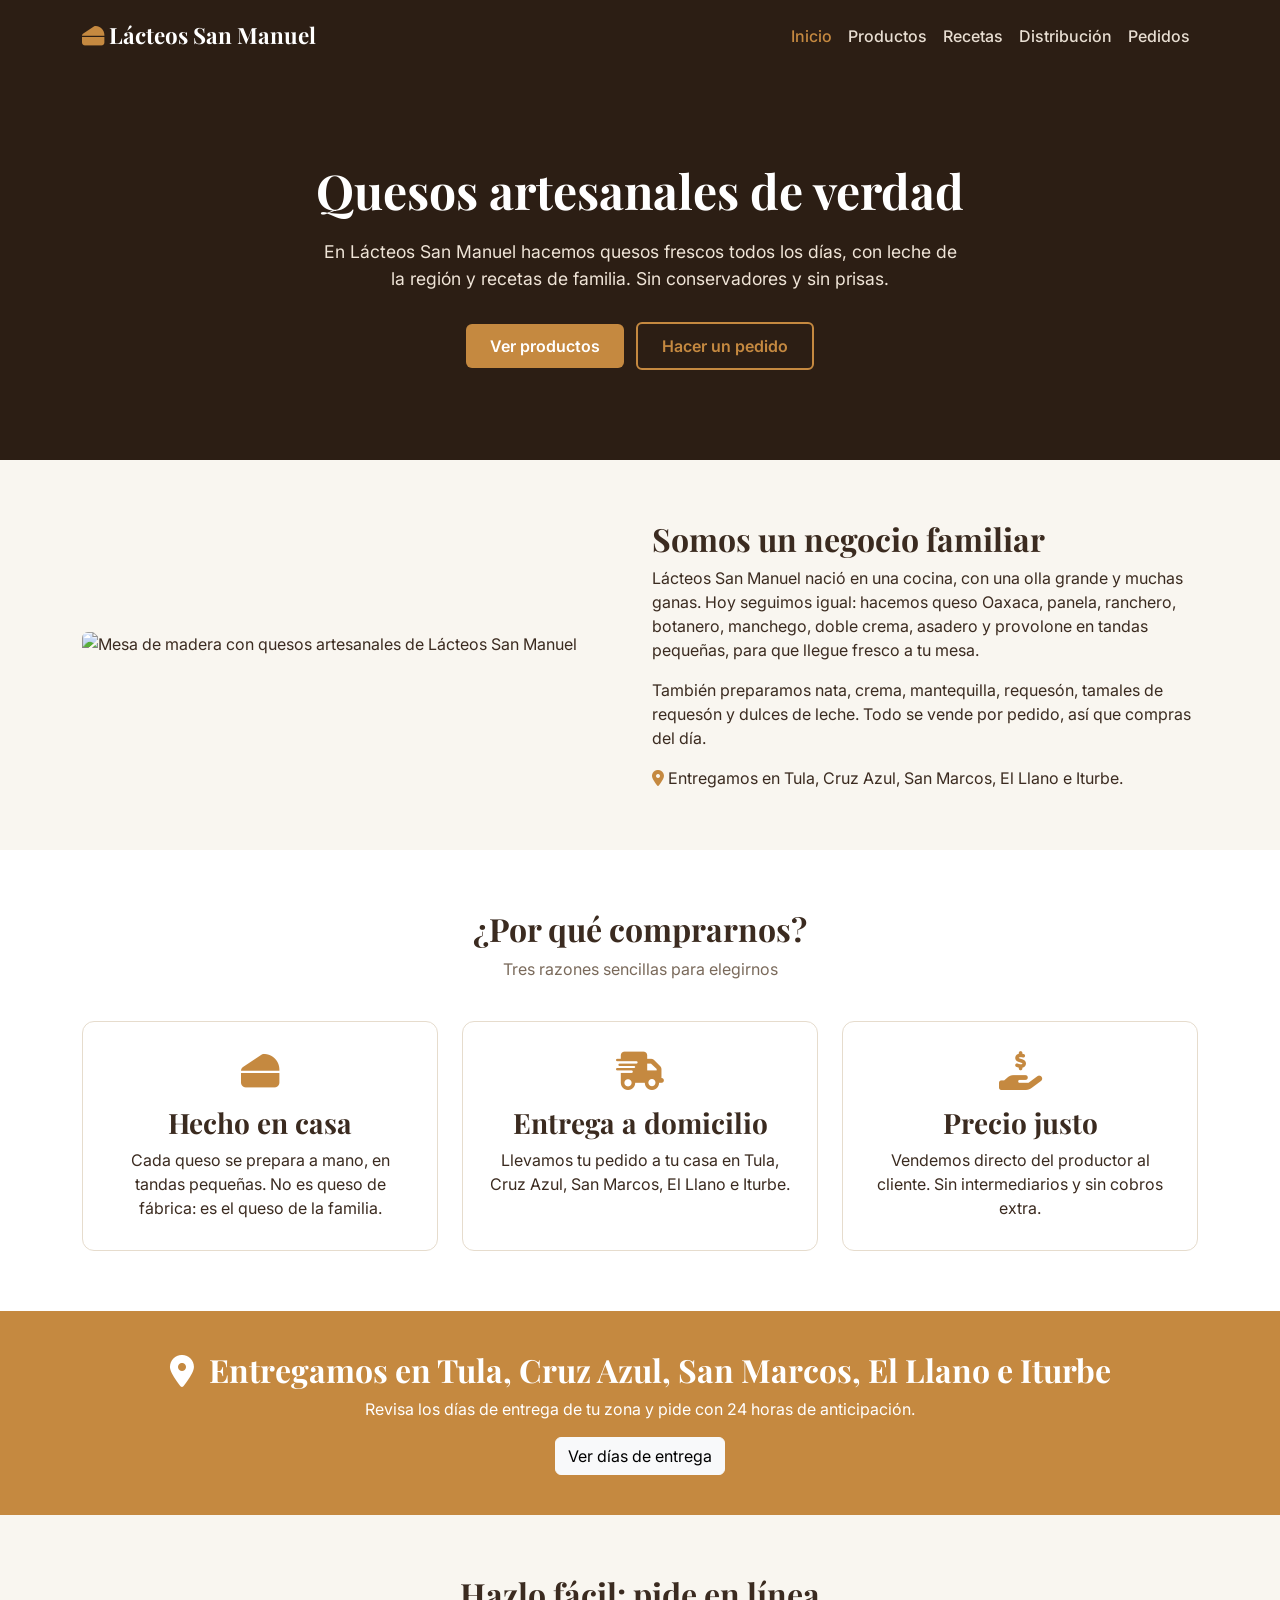
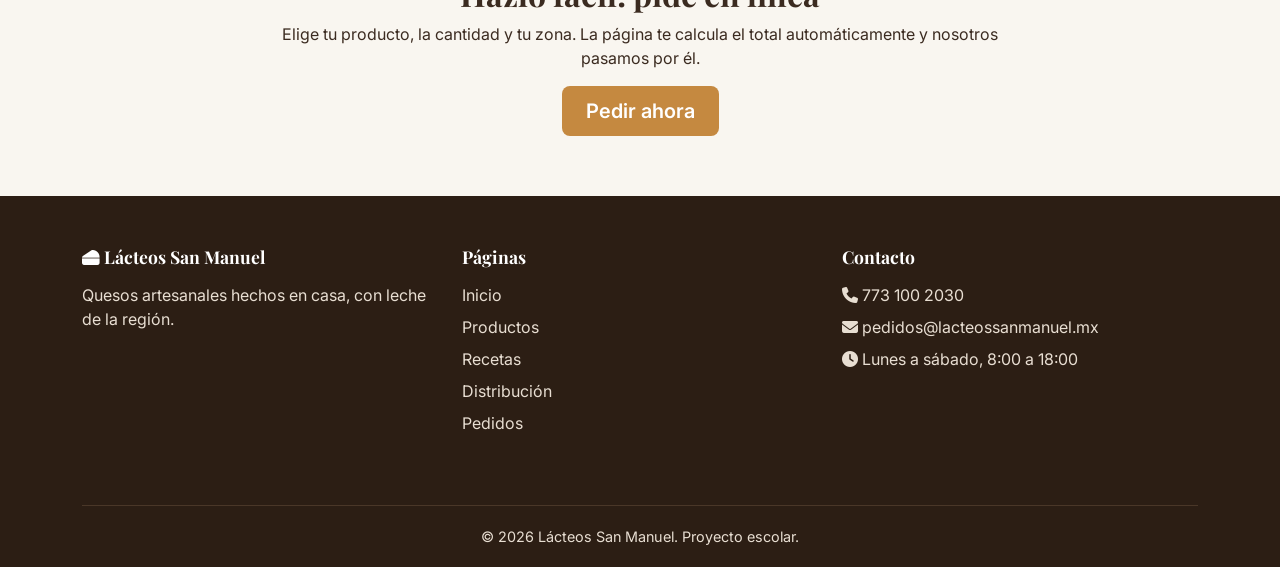
==== index.html @ 284b5d17 "feat: estructura base del proyecto, maquetacion inicial y navegacion" ====
<!DOCTYPE html>
<html lang="es">
<head>
  <meta charset="UTF-8">
  <meta name="viewport" content="width=device-width, initial-scale=1.0">
  <title>Lácteos San Manuel | Quesos artesanales</title>
  <meta name="description" content="Quesos artesanales hechos en casa. Entregamos en Tula, Cruz Azul, San Marcos, El Llano e Iturbe.">

  <link href="https://cdn.jsdelivr.net/npm/bootstrap@5.3.3/dist/css/bootstrap.min.css" rel="stylesheet">

  <link rel="stylesheet" href="https://cdnjs.cloudflare.com/ajax/libs/font-awesome/6.5.2/css/all.min.css">

  <link rel="preconnect" href="https://fonts.googleapis.com">
  <link rel="preconnect" href="https://fonts.gstatic.com" crossorigin>
  <link href="https://fonts.googleapis.com/css2?family=Inter:wght@400;500;600&family=Playfair+Display:wght@600;700&display=swap" rel="stylesheet">

  <link rel="stylesheet" href="css/styles.css">
</head>
<body>

  <header>
    <nav class="navbar navbar-expand-lg navbar-dark navbar-cafe">
      <div class="container">

        <a class="navbar-brand" href="index.html">
          <i class="fa-solid fa-cheese"></i> Lácteos San Manuel
        </a>

        <button class="navbar-toggler" type="button" data-bs-toggle="collapse" data-bs-target="#menuPrincipal" aria-label="Abrir menú">
          <span class="navbar-toggler-icon"></span>
        </button>

        <div class="collapse navbar-collapse" id="menuPrincipal">
          <ul class="navbar-nav ms-auto">
            <li class="nav-item">
              <a class="nav-link active" href="index.html">Inicio</a>
            </li>
            <li class="nav-item">
              <a class="nav-link" href="productos.html">Productos</a>
            </li>
            <li class="nav-item">
              <a class="nav-link" href="recetas.html">Recetas</a>
            </li>
            <li class="nav-item">
              <a class="nav-link" href="distribucion.html">Distribución</a>
            </li>
            <li class="nav-item">
              <a class="nav-link" href="pedidos.html">Pedidos</a>
            </li>
          </ul>
        </div>

      </div>
    </nav>
  </header>

  <main>

    <section class="hero">
      <div class="container">
        <h1>Quesos artesanales de verdad</h1>
        <p>
          En Lácteos San Manuel hacemos quesos frescos todos los días, con leche de
          la región y recetas de familia. Sin conservadores y sin prisas.
        </p>
        <a href="productos.html" class="btn btn-miel me-2">Ver productos</a>
        <a href="pedidos.html" class="btn btn-contorno">Hacer un pedido</a>
      </div>
    </section>

    <section class="seccion">
      <div class="container">
        <div class="row align-items-center">

          <div class="col-12 col-md-6 mb-4">
            <img src="https://placehold.co/600x420/2C1E14/C58940?text=Quesos+artesanales"
                 alt="Mesa de madera con quesos artesanales de Lácteos San Manuel"
                 class="img-fluid rounded">
          </div>

          <div class="col-12 col-md-6">
            <h2>Somos un negocio familiar</h2>
            <p>
              Lácteos San Manuel nació en una cocina, con una olla grande y muchas
              ganas. Hoy seguimos igual: hacemos queso Oaxaca, panela, ranchero,
              botanero, manchego, doble crema, asadero y provolone en tandas pequeñas,
              para que llegue fresco a tu mesa.
            </p>
            <p>
              También preparamos nata, crema, mantequilla, requesón, tamales de requesón
              y dulces de leche. Todo se vende por pedido, así que compras del día.
            </p>
            <p class="mb-0">
              <i class="fa-solid fa-location-dot" style="color:#C58940;"></i>
              Entregamos en Tula, Cruz Azul, San Marcos, El Llano e Iturbe.
            </p>
          </div>

        </div>
      </div>
    </section>

    <section class="seccion seccion-blanca">
      <div class="container">
        <h2 class="text-center titulo-seccion">¿Por qué comprarnos?</h2>
        <p class="text-center subtitulo-seccion">Tres razones sencillas para elegirnos</p>

        <div class="row g-4">

          <div class="col-12 col-md-6 col-lg-4">
            <article class="beneficio text-center">
              <i class="fa-solid fa-cheese"></i>
              <h3>Hecho en casa</h3>
              <p class="mb-0">
                Cada queso se prepara a mano, en tandas pequeñas. No es queso de
                fábrica: es el queso de la familia.
              </p>
            </article>
          </div>

          <div class="col-12 col-md-6 col-lg-4">
            <article class="beneficio text-center">
              <i class="fa-solid fa-truck-fast"></i>
              <h3>Entrega a domicilio</h3>
              <p class="mb-0">
                Llevamos tu pedido a tu casa en Tula, Cruz Azul, San Marcos, El Llano
                e Iturbe.
              </p>
            </article>
          </div>

          <div class="col-12 col-md-6 col-lg-4">
            <article class="beneficio text-center">
              <i class="fa-solid fa-hand-holding-dollar"></i>
              <h3>Precio justo</h3>
              <p class="mb-0">
                Vendemos directo del productor al cliente. Sin intermediarios y sin
                cobros extra.
              </p>
            </article>
          </div>

        </div>
      </div>
    </section>

    <section class="banda-zonas">
      <div class="container">
        <h2>
          <i class="fa-solid fa-location-dot"></i>
          Entregamos en Tula, Cruz Azul, San Marcos, El Llano e Iturbe
        </h2>
        <p class="mb-3">Revisa los días de entrega de tu zona y pide con 24 horas de anticipación.</p>
        <a href="distribucion.html" class="btn btn-light">Ver días de entrega</a>
      </div>
    </section>

    <section class="seccion">
      <div class="container">
        <div class="row">
          <div class="col-12 col-lg-8 mx-auto text-center">
            <h2>Hazlo fácil: pide en línea</h2>
            <p>
              Elige tu producto, la cantidad y tu zona. La página te calcula el total
              automáticamente y nosotros pasamos por él.
            </p>
            <a href="pedidos.html" class="btn btn-miel btn-lg">Pedir ahora</a>
          </div>
        </div>
      </div>
    </section>

  </main>

  <footer class="footer">
    <div class="container">
      <div class="row">

        <div class="col-12 col-md-4 mb-4">
          <h2><i class="fa-solid fa-cheese"></i> Lácteos San Manuel</h2>
          <p class="mb-0">
            Quesos artesanales hechos en casa, con leche de la región.
          </p>
        </div>

        <div class="col-12 col-md-4 mb-4">
          <h2>Páginas</h2>
          <ul>
            <li><a href="index.html">Inicio</a></li>
            <li><a href="productos.html">Productos</a></li>
            <li><a href="recetas.html">Recetas</a></li>
            <li><a href="distribucion.html">Distribución</a></li>
            <li><a href="pedidos.html">Pedidos</a></li>
          </ul>
        </div>

        <div class="col-12 col-md-4 mb-4">
          <h2>Contacto</h2>
          <ul>
            <li><i class="fa-solid fa-phone"></i> 773 100 2030</li>
            <li><i class="fa-solid fa-envelope"></i> pedidos@lacteossanmanuel.mx</li>
            <li><i class="fa-solid fa-clock"></i> Lunes a sábado, 8:00 a 18:00</li>
          </ul>
        </div>

      </div>

      <div class="footer-linea">
        <p class="mb-0">© 2026 Lácteos San Manuel. Proyecto escolar.</p>
      </div>
    </div>
  </footer>

  <script src="https://cdn.jsdelivr.net/npm/bootstrap@5.3.3/dist/js/bootstrap.bundle.min.js"></script>
</body>
</html>
---- css/styles.css ----
:root {
  --cafe-oscuro: #2C1E14;
  --crema: #F9F6F0;
  --miel: #C58940;
  --miel-oscuro: #A9712C;
  --texto: #3B2B20;
  --blanco: #FFFFFF;
  --borde: #E6DCCD;
}

body {
  background-color: var(--crema);
  color: var(--texto);
  font-family: 'Inter', Arial, sans-serif;
}

h1, h2, h3, h4 {
  font-family: 'Playfair Display', Georgia, serif;
  font-weight: 700;
}

img {
  max-width: 100%;
}

.seccion {
  padding: 60px 0;
}

.seccion-blanca {
  background-color: var(--blanco);
}

.subtitulo-seccion {
  color: #7A6A5B;
  margin-bottom: 40px;
}

.navbar-cafe {
  background-color: var(--cafe-oscuro);
  padding: 14px 0;
}

.navbar-cafe .navbar-brand {
  font-family: 'Playfair Display', Georgia, serif;
  font-size: 1.4rem;
  font-weight: 700;
  color: var(--blanco);
}

.navbar-cafe .navbar-brand i {
  color: var(--miel);
}

.navbar-cafe .nav-link {
  color: #E8DED2;
  font-weight: 500;
}

.navbar-cafe .nav-link:hover,
.navbar-cafe .nav-link.active {
  color: var(--miel);
}

.hero {
  background-color: var(--cafe-oscuro);
  color: var(--blanco);
  padding: 90px 0;
  text-align: center;
}

.hero h1 {
  font-size: 3rem;
  margin-bottom: 20px;
}

.hero p {
  color: #EFE4D7;
  font-size: 1.1rem;
  max-width: 650px;
  margin: 0 auto 30px auto;
}

.btn-miel {
  background-color: var(--miel);
  color: var(--blanco);
  border: none;
  font-weight: 600;
  padding: 10px 24px;
}

.btn-miel:hover {
  background-color: var(--miel-oscuro);
  color: var(--blanco);
}

.btn-contorno {
  border: 2px solid var(--miel);
  color: var(--miel);
  font-weight: 600;
  padding: 10px 24px;
}

.btn-contorno:hover {
  background-color: var(--miel);
  color: var(--blanco);
}

.beneficio {
  background-color: var(--blanco);
  border: 1px solid var(--borde);
  border-radius: 12px;
  padding: 30px 24px;
  height: 100%;
}

.beneficio i {
  font-size: 2.4rem;
  color: var(--miel);
  margin-bottom: 16px;
}

.card-producto {
  background-color: var(--blanco);
  border: 1px solid var(--borde);
  border-radius: 12px;
  height: 100%;

  overflow: hidden;
}

.card-producto img {
  width: 100%;
  height: 220px;

  object-fit: cover;
}

.card-producto .card-body {
  padding: 20px;
}

.card-producto h3 {
  font-size: 1.2rem;
}

.badge-precio {
  background-color: var(--miel);
  color: var(--blanco);
  font-size: 1rem;
  padding: 8px 14px;
  border-radius: 20px;
}

.banda-zonas {
  background-color: var(--miel);
  color: var(--blanco);
  padding: 40px 0;
  text-align: center;
}

.banda-zonas i {
  margin-right: 8px;
}

.receta {
  background-color: var(--blanco);
  border: 1px solid var(--borde);
  border-left: 6px solid var(--miel);
  border-radius: 8px;
  padding: 26px;
  margin-bottom: 28px;
}

.receta h2 {
  font-size: 1.5rem;
}

.receta img {
  border-radius: 8px;
  margin-bottom: 16px;
}

.receta h3 {
  font-size: 1.1rem;
  margin-top: 20px;
}

.tabla-zonas thead th {
  background-color: var(--cafe-oscuro);
  color: var(--blanco);
  font-weight: 600;
}

.form-label {
  font-weight: 600;
}

.caja-total {
  background-color: var(--blanco);
  border: 2px dashed var(--miel);
  border-radius: 10px;
  padding: 18px;
  margin-bottom: 24px;
  font-size: 1.15rem;
}

.caja-info {
  background-color: var(--blanco);
  border: 1px solid var(--borde);
  border-radius: 12px;
  padding: 24px;
  margin-bottom: 24px;
}

.caja-info h2 {
  font-size: 1.2rem;
  margin-bottom: 16px;
}

.caja-info li {
  margin-bottom: 8px;
}

.tarjeta-item {
  background-color: var(--blanco);
  border: 1px solid var(--borde);
  border-radius: 10px;
  padding: 14px;
  margin-bottom: 10px;
}

.footer {
  background-color: var(--cafe-oscuro);
  color: #E8DED2;
  padding: 50px 0 20px 0;
}

.footer h2 {
  font-size: 1.1rem;
  color: var(--blanco);
  margin-bottom: 16px;
}

.footer a {
  color: #E8DED2;
  text-decoration: none;
}

.footer a:hover {
  color: var(--miel);
}

.footer ul {
  list-style: none;
  padding-left: 0;
}

.footer li {
  margin-bottom: 8px;
}

.footer-linea {
  border-top: 1px solid #4A3728;
  margin-top: 30px;
  padding-top: 20px;
  font-size: 0.9rem;
  text-align: center;
}

@media (max-width: 767px) {
  .hero {
    padding: 60px 0;
  }

  .hero h1 {
    font-size: 2.1rem;
  }

  .seccion {
    padding: 40px 0;
  }
}
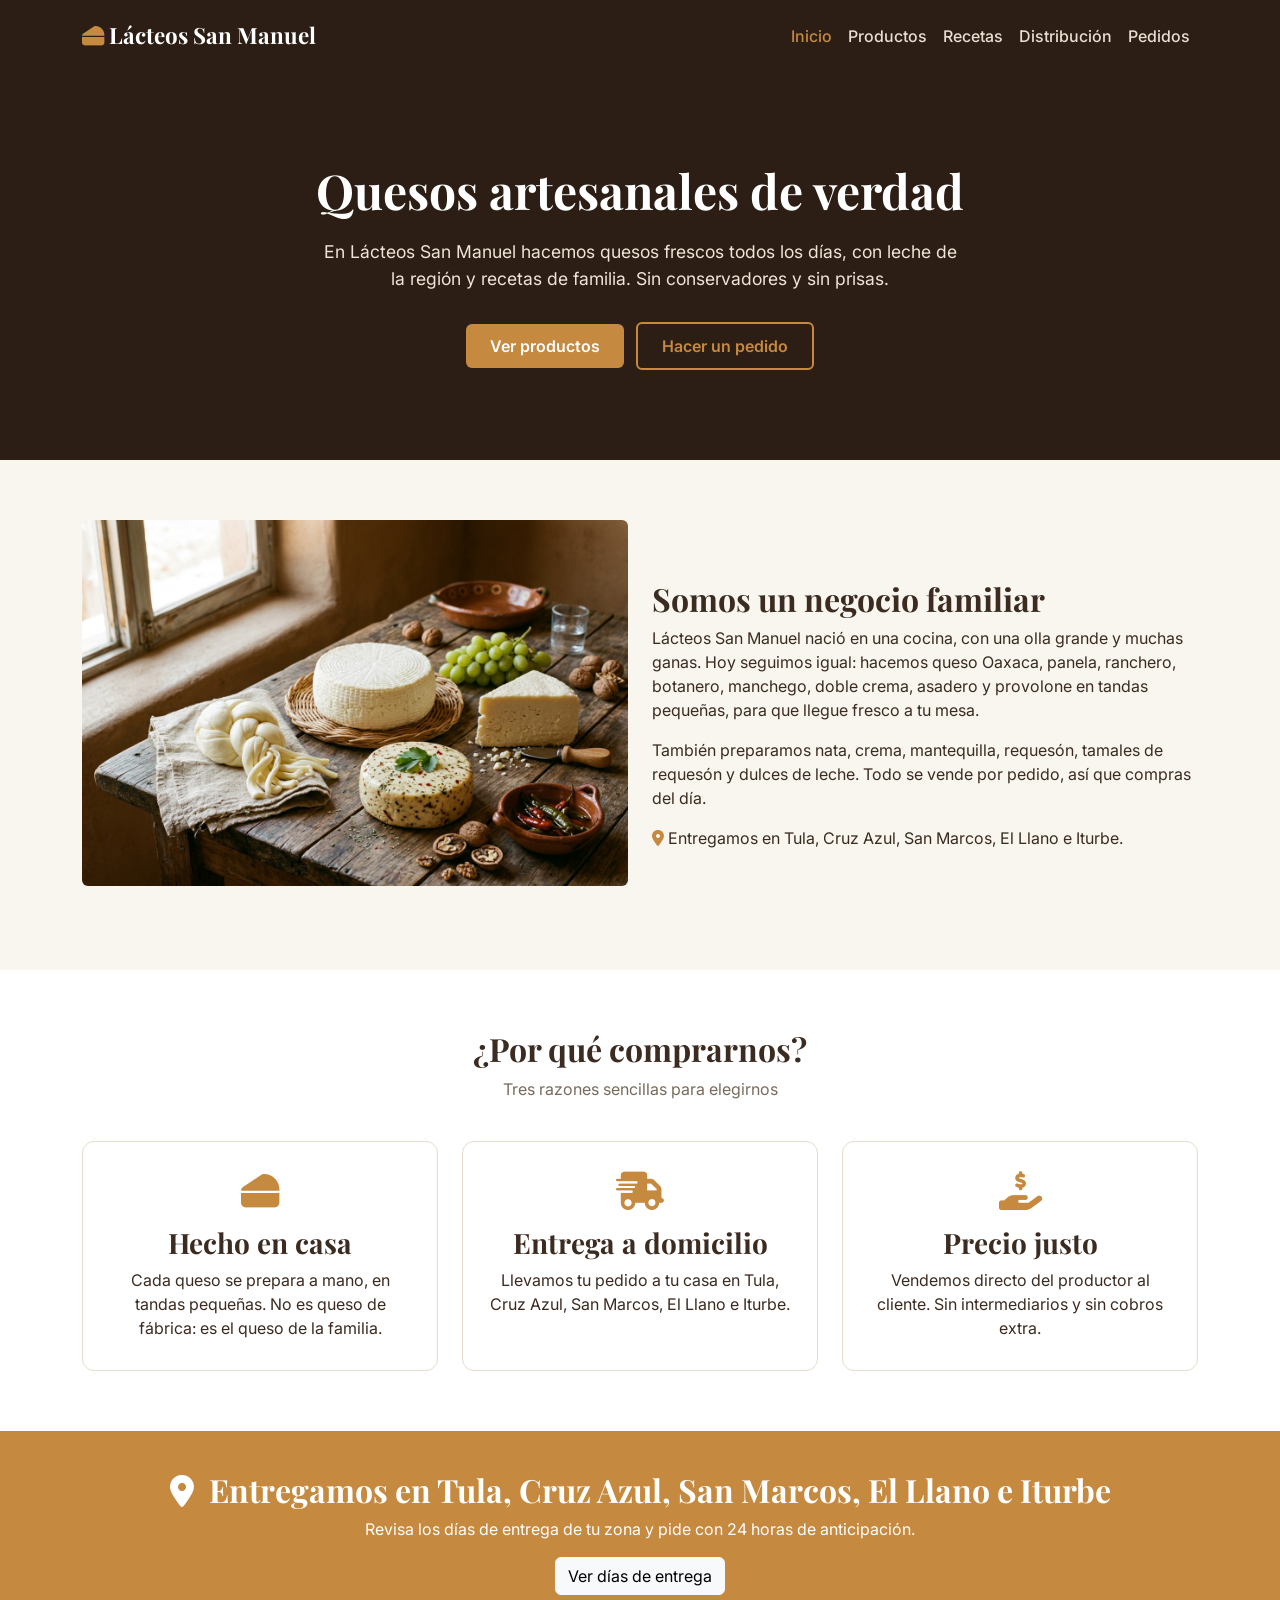
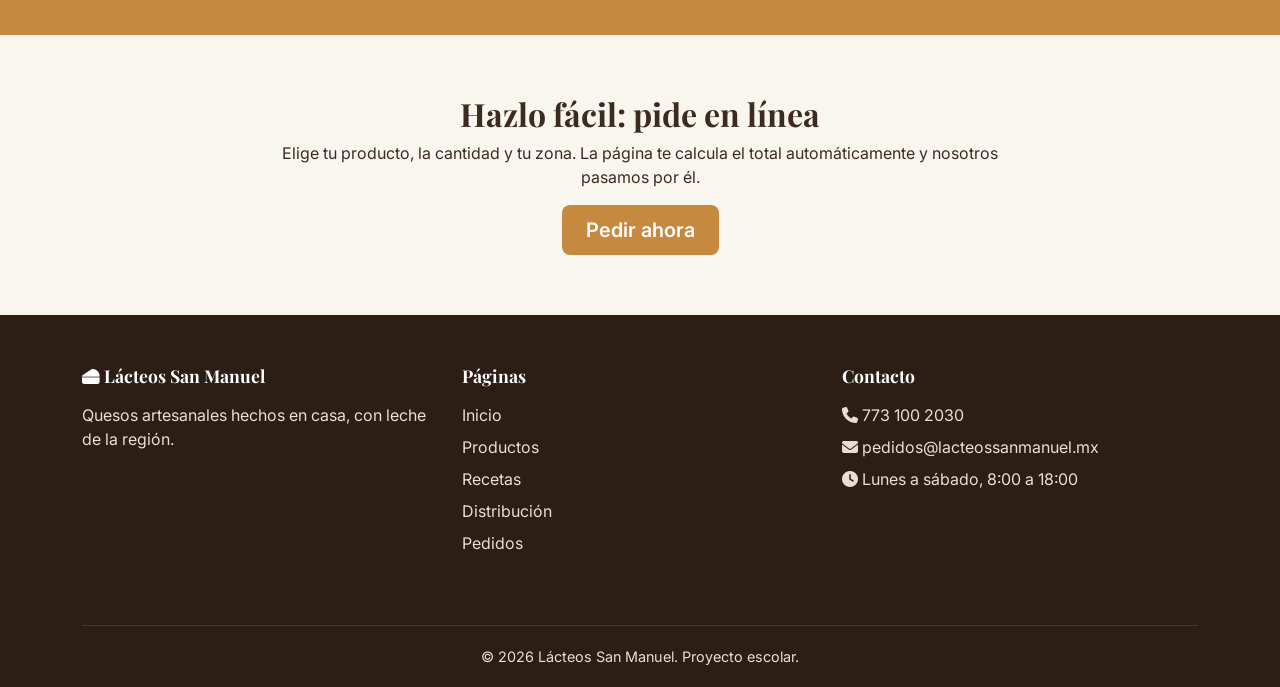
==== commit 6239d7f6: "feat(assets): agregar imagenes de productos lacteos e integrarlas en la interfaz" ====
--- a/index.html
+++ b/index.html
@@ -73,7 +73,7 @@
         <div class="row align-items-center">
 
           <div class="col-12 col-md-6 mb-4">
-            <img src="https://placehold.co/600x420/2C1E14/C58940?text=Quesos+artesanales"
+            <img src="img/inicio-quesos.jpg"
                  alt="Mesa de madera con quesos artesanales de Lácteos San Manuel"
                  class="img-fluid rounded">
           </div>
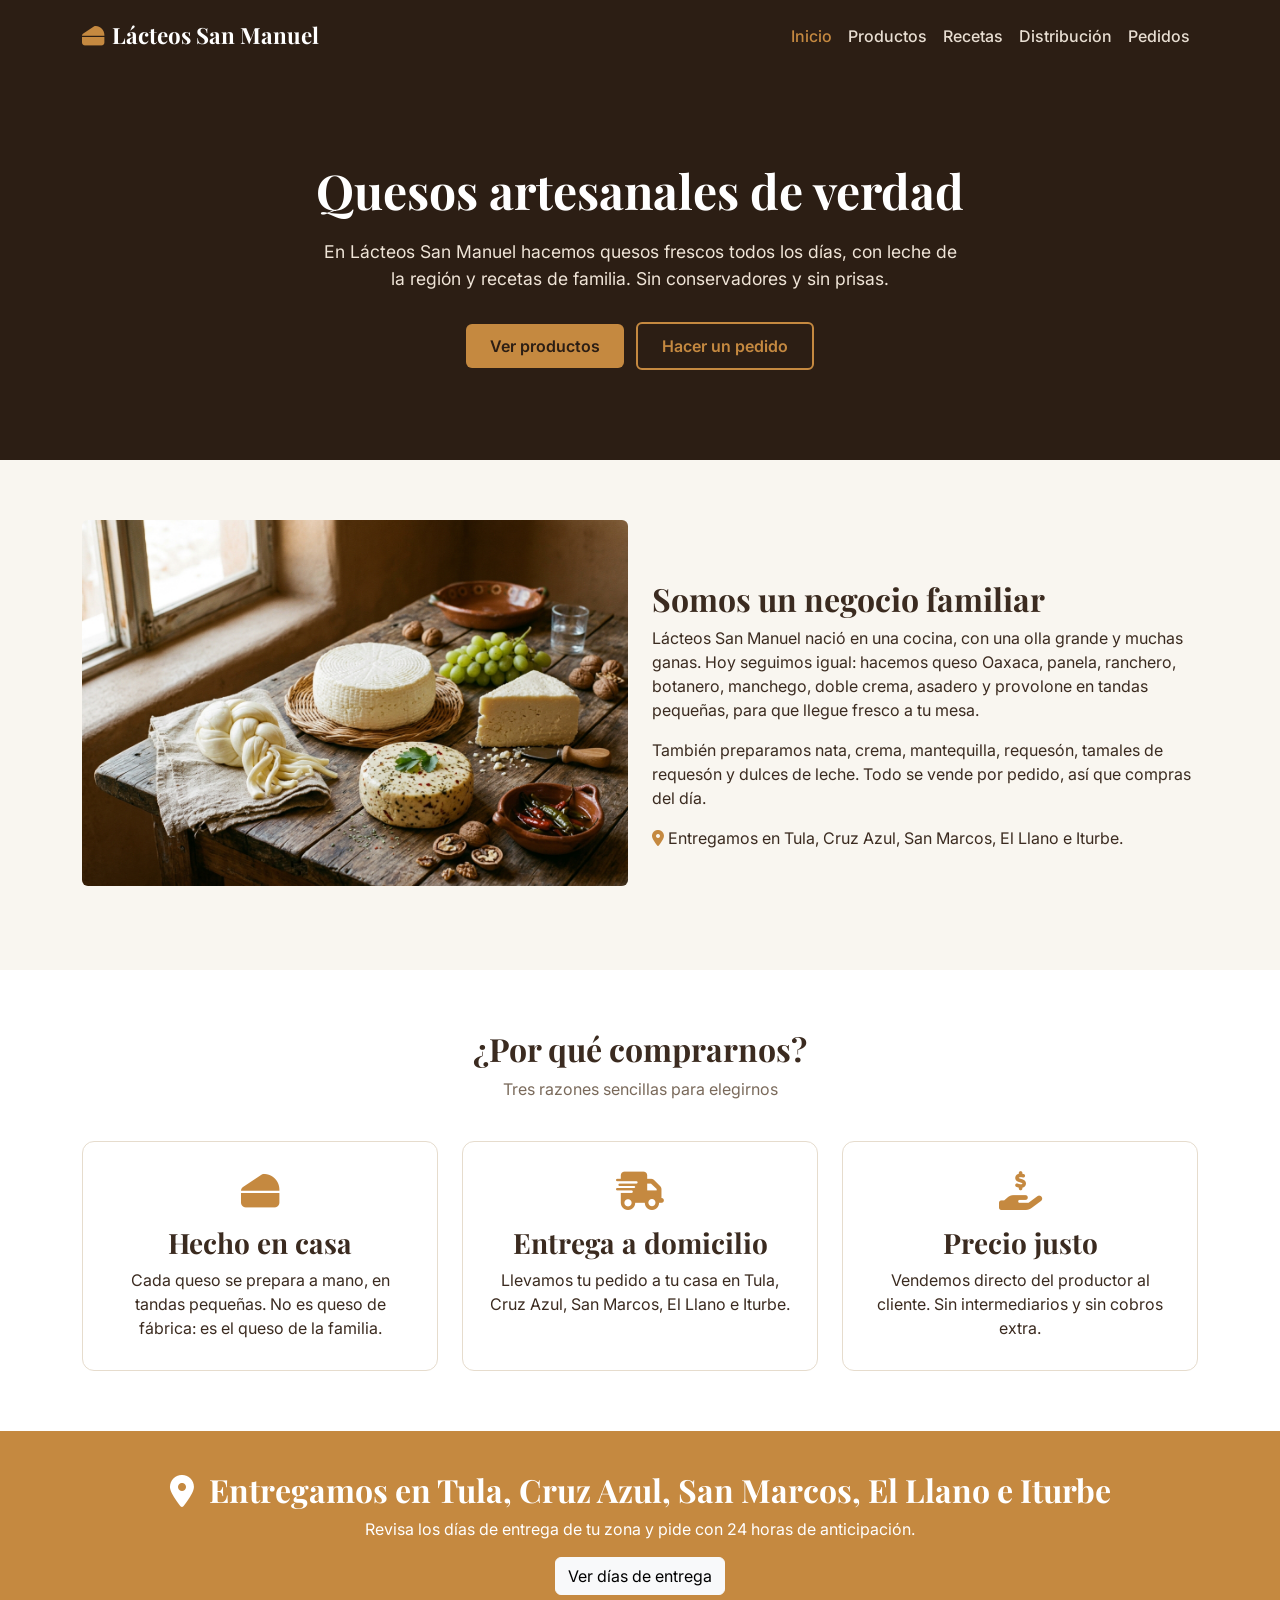
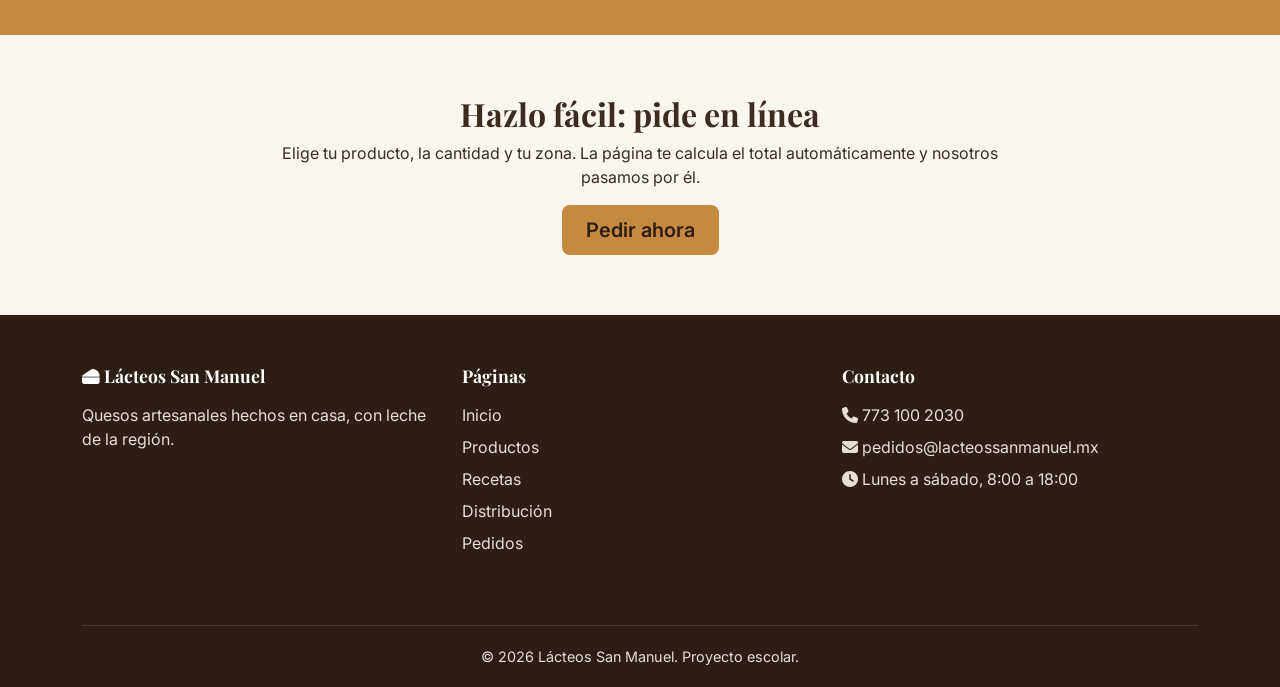
==== commit f31e9955: "feat(navbar): alinear logo del menu con utilidades flexbox de Bootstrap" ====
--- a/index.html
+++ b/index.html
@@ -22,7 +22,7 @@
     <nav class="navbar navbar-expand-lg navbar-dark navbar-cafe">
       <div class="container">
 
-        <a class="navbar-brand" href="index.html">
+        <a class="navbar-brand d-flex align-items-center gap-2" href="index.html">
           <i class="fa-solid fa-cheese"></i> Lácteos San Manuel
         </a>
 
--- a/css/styles.css
+++ b/css/styles.css
@@ -2,7 +2,7 @@
   --cafe-oscuro: #2C1E14;
   --crema: #F9F6F0;
   --miel: #C58940;
-  --miel-oscuro: #A9712C;
+  --miel-oscuro: #8A5A1F;
   --texto: #3B2B20;
   --blanco: #FFFFFF;
   --borde: #E6DCCD;
@@ -83,7 +83,7 @@
 
 .btn-miel {
   background-color: var(--miel);
-  color: var(--blanco);
+  color: var(--cafe-oscuro);
   border: none;
   font-weight: 600;
   padding: 10px 24px;
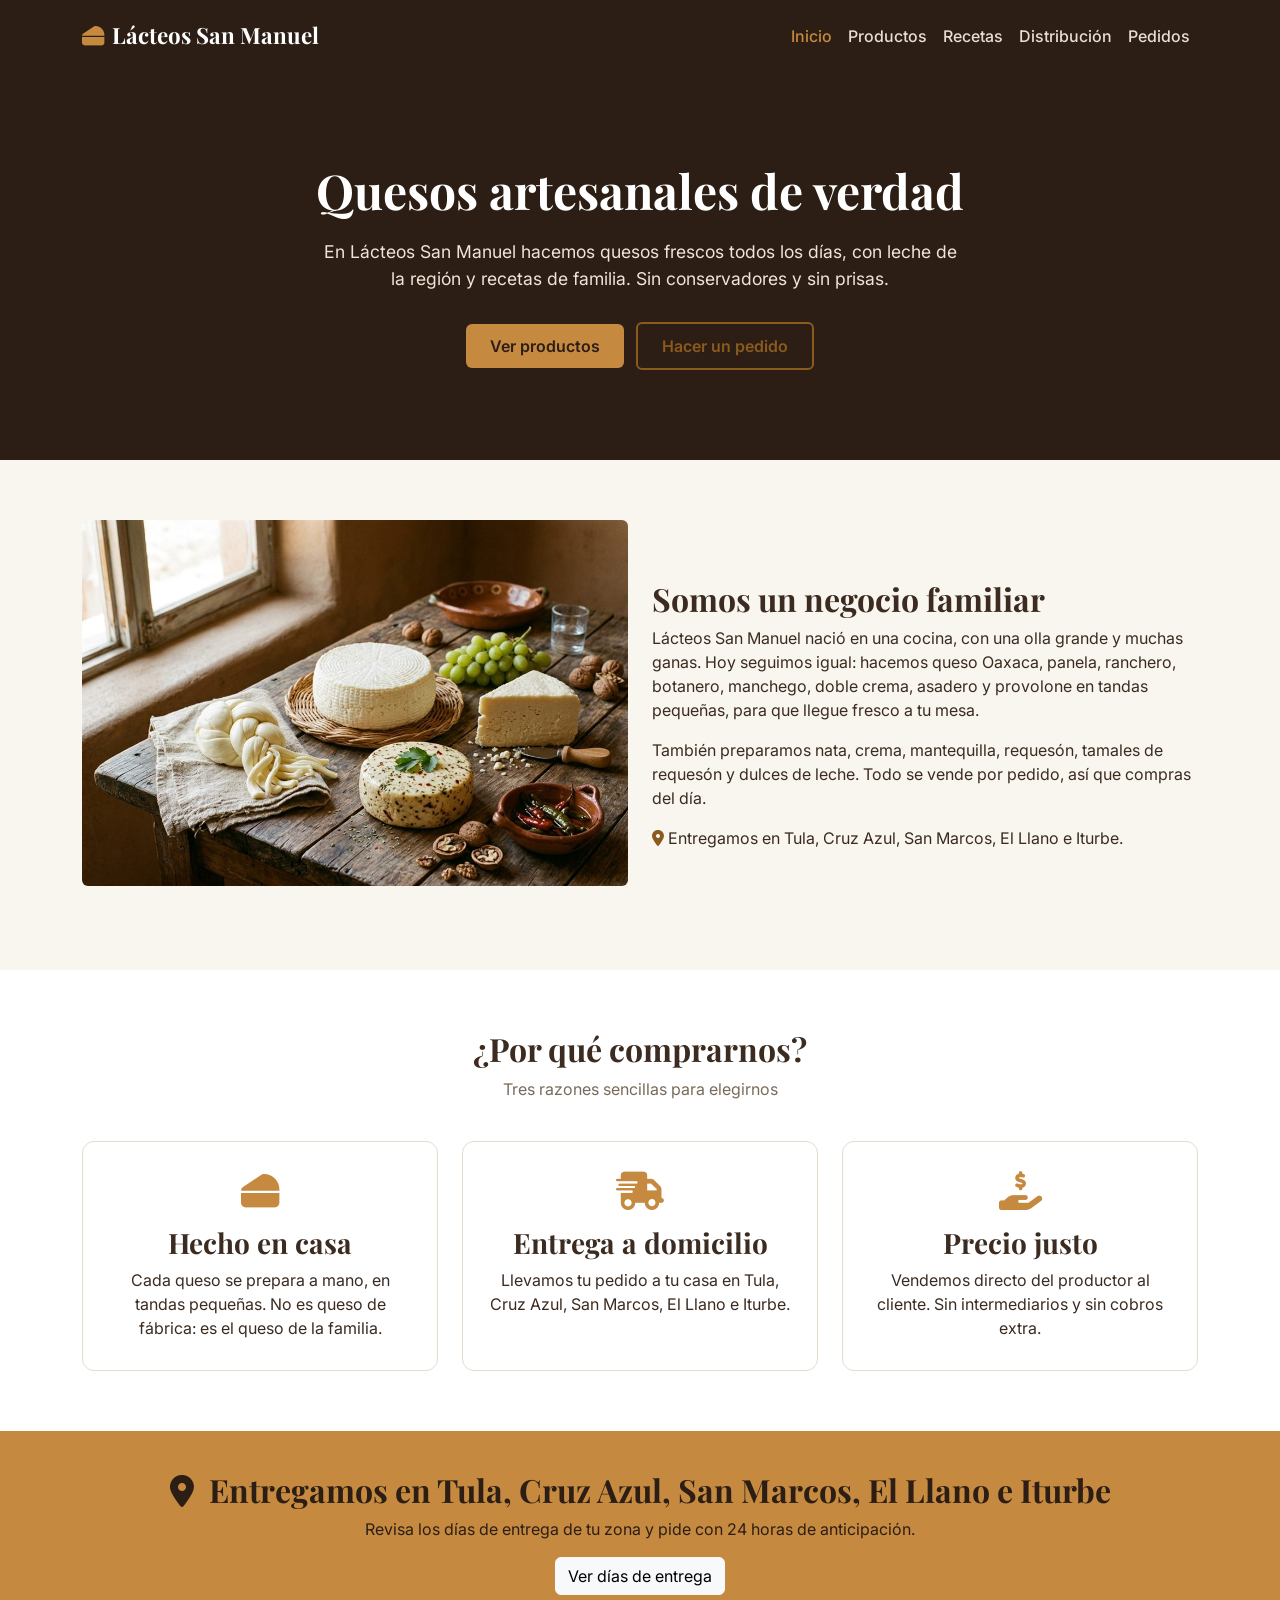
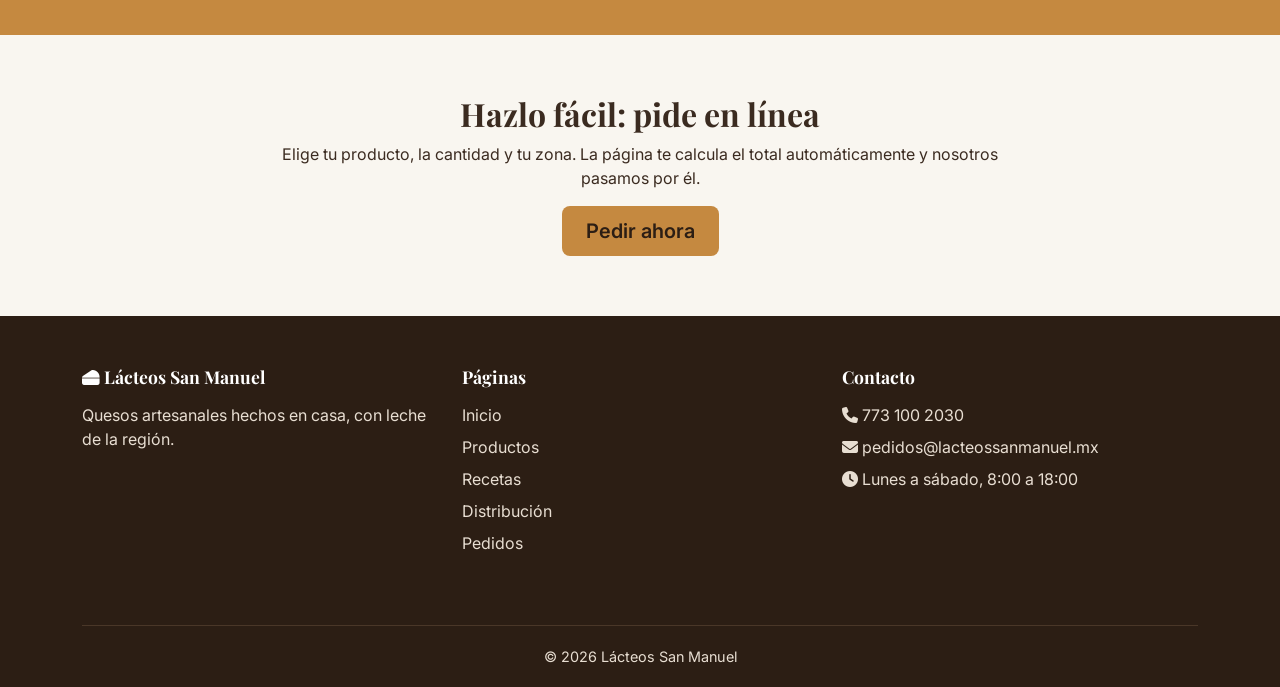
==== commit f9ff3200: "style: organizar variables de color y estructura en styles.css" ====
--- a/index.html
+++ b/index.html
@@ -91,7 +91,7 @@
               y dulces de leche. Todo se vende por pedido, así que compras del día.
             </p>
             <p class="mb-0">
-              <i class="fa-solid fa-location-dot" style="color:#C58940;"></i>
+              <i class="fa-solid fa-location-dot" style="color:#8A5A1F;"></i>
               Entregamos en Tula, Cruz Azul, San Marcos, El Llano e Iturbe.
             </p>
           </div>
@@ -206,7 +206,7 @@
       </div>
 
       <div class="footer-linea">
-        <p class="mb-0">© 2026 Lácteos San Manuel. Proyecto escolar.</p>
+        <p class="mb-0">© 2026 Lácteos San Manuel</p>
       </div>
     </div>
   </footer>
--- a/css/styles.css
+++ b/css/styles.css
@@ -95,14 +95,14 @@
 }
 
 .btn-contorno {
-  border: 2px solid var(--miel);
-  color: var(--miel);
+  border: 2px solid var(--miel-oscuro);
+  color: var(--miel-oscuro);
   font-weight: 600;
   padding: 10px 24px;
 }
 
 .btn-contorno:hover {
-  background-color: var(--miel);
+  background-color: var(--miel-oscuro);
   color: var(--blanco);
 }
 
@@ -125,7 +125,6 @@
   border: 1px solid var(--borde);
   border-radius: 12px;
   height: 100%;
-
   overflow: hidden;
 }
 
@@ -146,7 +145,7 @@
 
 .badge-precio {
   background-color: var(--miel);
-  color: var(--blanco);
+  color: var(--cafe-oscuro);
   font-size: 1rem;
   padding: 8px 14px;
   border-radius: 20px;
@@ -154,7 +153,7 @@
 
 .banda-zonas {
   background-color: var(--miel);
-  color: var(--blanco);
+  color: var(--cafe-oscuro);
   padding: 40px 0;
   text-align: center;
 }
